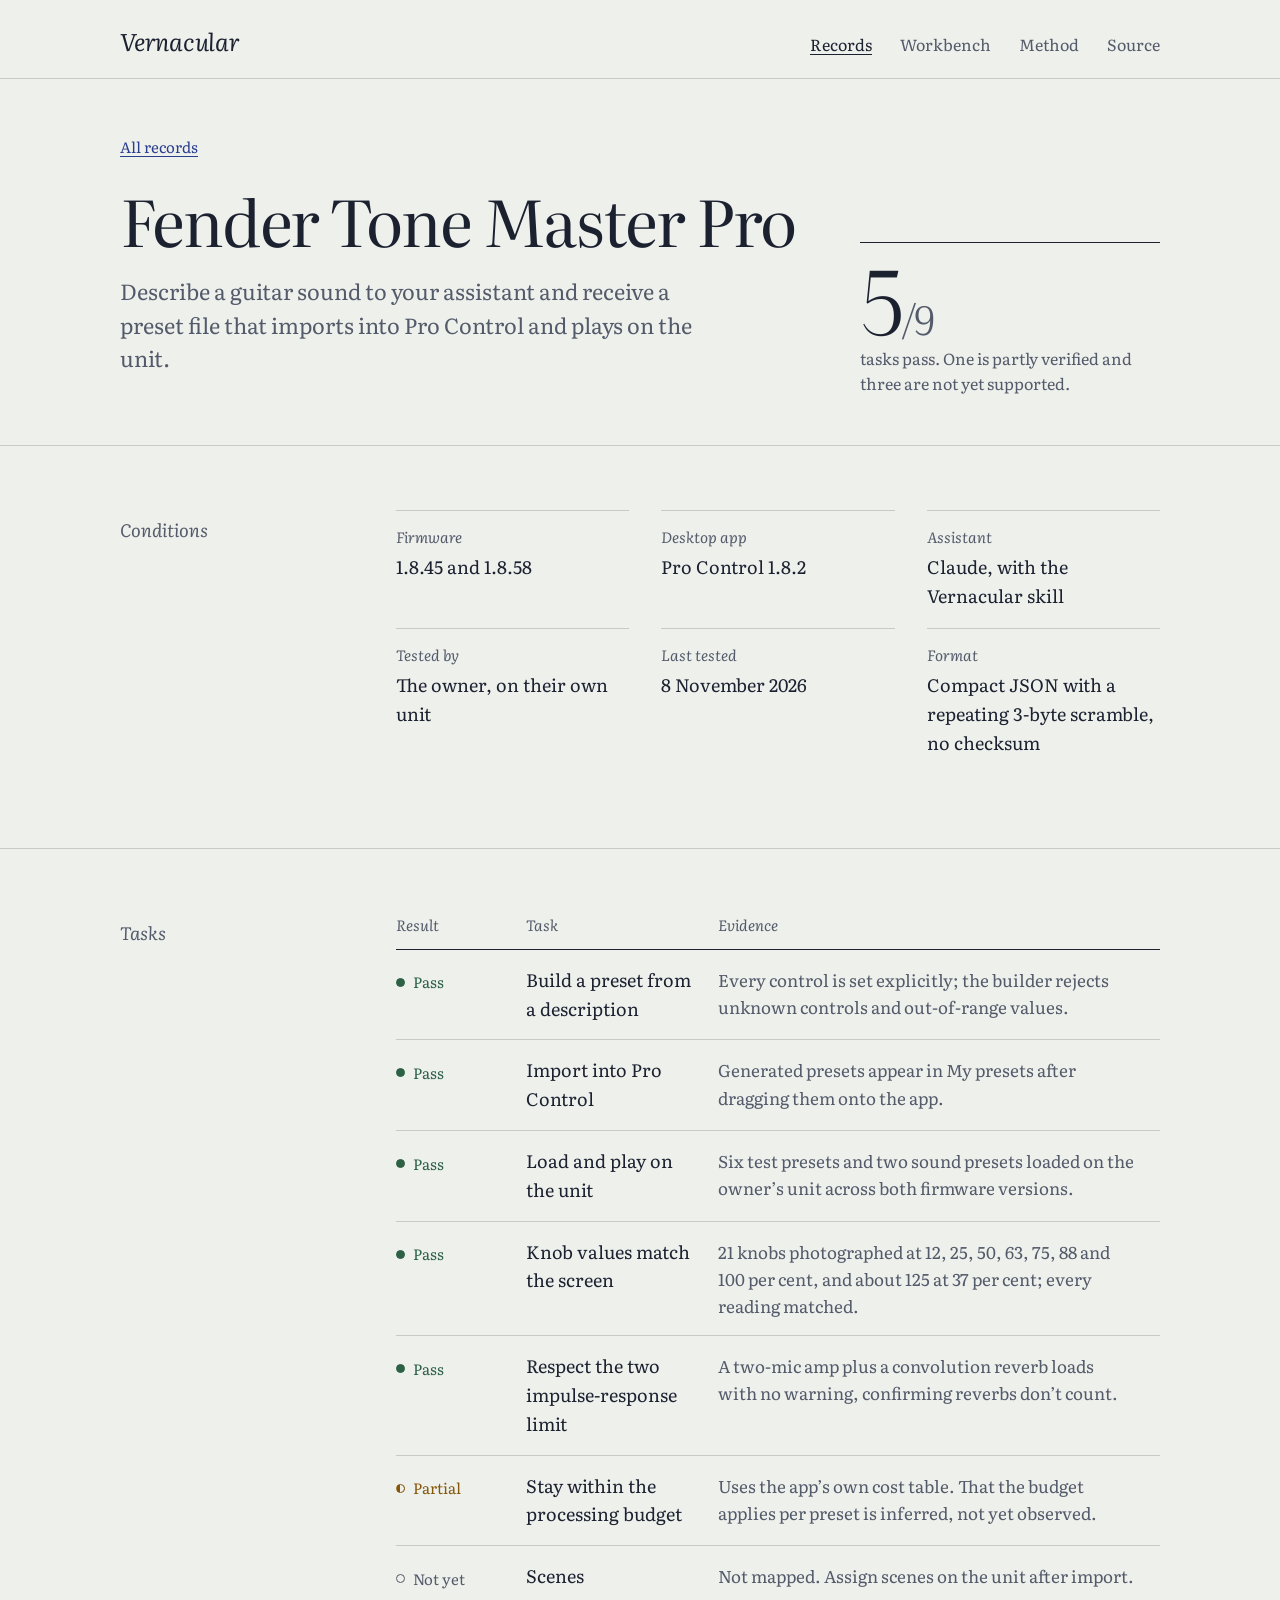
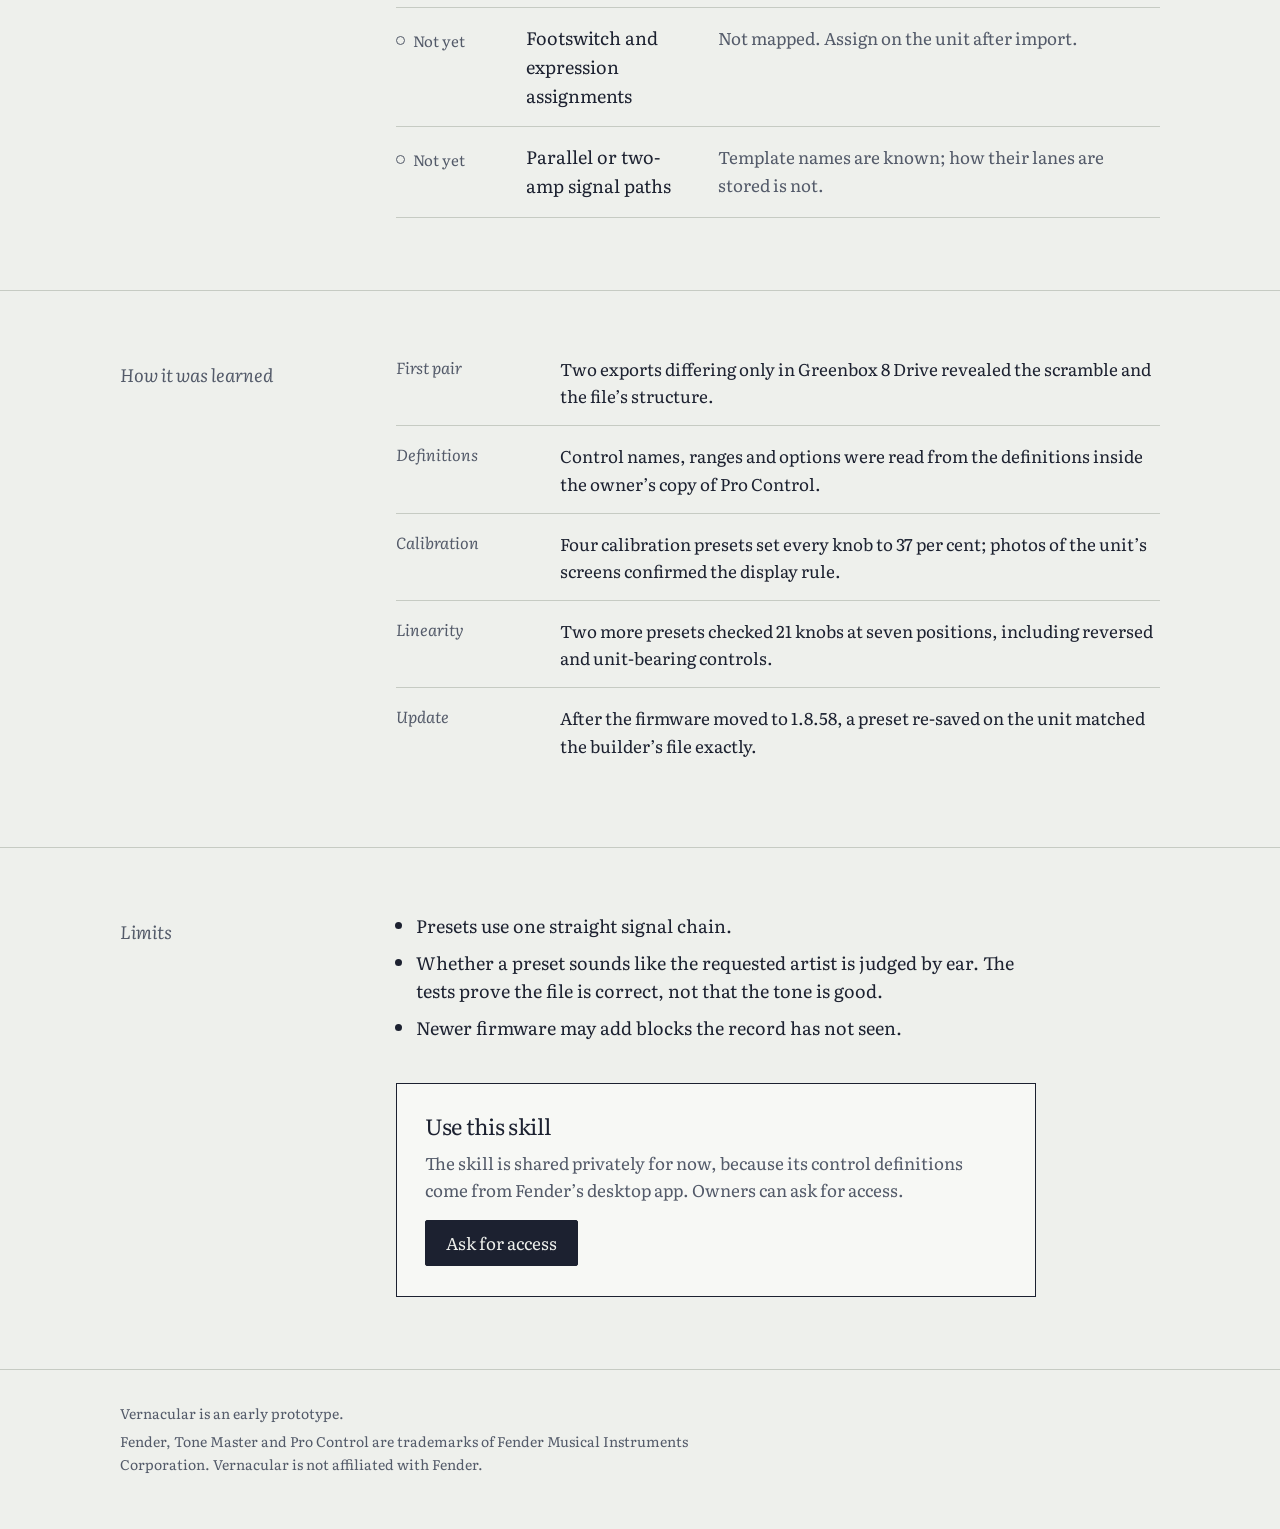
==== records/tone-master-pro.html @ 1fb3b3ce "Build the Vernacular prototype site Home page with the interlinear gloss, a working workbench that d" ====
<!doctype html>
<html lang="en">
<head>
<meta charset="utf-8">
<meta name="viewport" content="width=device-width, initial-scale=1">
<title>Fender Tone Master Pro · Vernacular</title>
<meta name="description" content="What a frontier assistant can and cannot do with Fender Tone Master Pro preset files, with the evidence.">
<link rel="preconnect" href="https://fonts.googleapis.com">
<link rel="preconnect" href="https://fonts.gstatic.com" crossorigin>
<link href="https://fonts.googleapis.com/css2?family=Literata:ital,opsz,wght@0,7..72,300..600;1,7..72,300..500&family=Spline+Sans+Mono:wght@400;500&display=swap" rel="stylesheet">
<link rel="stylesheet" href="../assets/site.css">
<style>
  .record-head { padding: 56px 0 48px; }
  .crumb { font-size: 15px; margin-bottom: 28px; }
  .record-head .head-grid { display: grid; grid-template-columns: minmax(0, 1fr) minmax(220px, 300px); gap: 40px 64px; align-items: end; }
  .record-head h1 { font-size: clamp(40px, 5.6vw, 64px); }
  .record-head .lede { margin-top: 20px; max-width: 46ch; }
  .tally { border-top: 1px solid var(--ink); padding-top: 14px; }
  .tally-figure { font-size: 88px; line-height: 0.9; font-weight: 300; letter-spacing: -0.04em; font-variant-numeric: lining-nums; }
  .tally-figure span { font-size: 40px; color: var(--graphite); }
  .tally p { margin: 10px 0 0; font-size: 16px; color: var(--graphite); }
  @media (max-width: 760px) { .record-head .head-grid { grid-template-columns: minmax(0, 1fr); } }

  .facts { display: grid; grid-template-columns: repeat(auto-fit, minmax(200px, 1fr)); gap: 0 32px; margin: 0; }
  .facts div { border-top: 1px solid var(--rule); padding: 14px 0 18px; }
  .facts dt { font-style: italic; font-size: 15px; color: var(--graphite); }
  .facts dd { margin: 4px 0 0; font-size: 18px; }

  .tasks { width: 100%; border-collapse: collapse; }
  .tasks-box { overflow-x: auto; }
  .tasks th { text-align: left; font-weight: 400; font-style: italic; font-size: 15px; color: var(--graphite); padding: 0 24px 12px 0; border-bottom: 1px solid var(--ink); }
  .tasks td { padding: 16px 24px 16px 0; border-bottom: 1px solid var(--rule); vertical-align: top; font-size: 17px; }
  .tasks td:first-child { min-width: 130px; }
  .tasks .task { font-size: 18px; }
  .tasks .evidence { color: var(--graphite); min-width: 260px; }

  .timeline { list-style: none; margin: 0; padding: 0; }
  .timeline li { display: grid; grid-template-columns: minmax(110px, 140px) minmax(0, 1fr); gap: 4px 24px; padding: 16px 0; border-top: 1px solid var(--rule); }
  .timeline li:first-child { border-top: 0; padding-top: 0; }
  .timeline .when { font-style: italic; color: var(--graphite); font-size: 16px; }
  .timeline p { margin: 0; font-size: 17px; }
  @media (max-width: 560px) { .timeline li { grid-template-columns: minmax(0, 1fr); } }

  .limits { margin: 0; padding-left: 1.1em; }
  .limits li { margin-bottom: 8px; max-width: 60ch; }

  .access { border: 1px solid var(--ink); background: var(--surface); padding: 28px 28px 30px; max-width: 640px; }
  .access h3 { margin-bottom: 8px; }
  .access p { color: var(--graphite); font-size: 17px; }
</style>
</head>
<body>
<a class="skip" href="#main">Skip to content</a>
<header class="masthead">
  <div class="wrap">
    <a class="wordmark" href="../">Vernacular</a>
    <nav class="nav" aria-label="Main">
      <a href="../#records" aria-current="page">Records</a>
      <a href="../workbench.html">Workbench</a>
      <a href="../#method">Method</a>
      <a href="https://github.com/PrototypeVersions/Vernacular">Source</a>
    </nav>
  </div>
</header>

<main id="main">
  <section class="record-head">
    <div class="wrap">
      <p class="crumb"><a href="../#records">All records</a></p>
      <div class="head-grid">
        <div>
          <h1>Fender Tone Master Pro</h1>
          <p class="lede">Describe a guitar sound to your assistant and receive a preset file that imports into Pro Control and plays on the unit.</p>
        </div>
        <div class="tally" aria-label="5 of 9 tasks pass">
          <div class="tally-figure" aria-hidden="true">5<span>/9</span></div>
          <p>tasks pass. One is partly verified and three are not yet supported.</p>
        </div>
      </div>
    </div>
  </section>

  <section class="section" aria-labelledby="facts-title">
    <div class="wrap">
      <p class="margin-title" id="facts-title">Conditions</p>
      <dl class="facts">
        <div><dt>Firmware</dt><dd>1.8.45 and 1.8.58</dd></div>
        <div><dt>Desktop app</dt><dd>Pro Control 1.8.2</dd></div>
        <div><dt>Assistant</dt><dd>Claude, with the Vernacular skill</dd></div>
        <div><dt>Tested by</dt><dd>The owner, on their own unit</dd></div>
        <div><dt>Last tested</dt><dd>8 November 2026</dd></div>
        <div><dt>Format</dt><dd>Compact JSON with a repeating 3-byte scramble, no checksum</dd></div>
      </dl>
    </div>
  </section>

  <section class="section" aria-labelledby="tasks-title">
    <div class="wrap">
      <p class="margin-title" id="tasks-title">Tasks</p>
      <div class="tasks-box">
        <table class="tasks">
          <thead><tr><th scope="col">Result</th><th scope="col">Task</th><th scope="col">Evidence</th></tr></thead>
          <tbody>
            <tr><td><span class="status pass">Pass</span></td><td class="task">Build a preset from a description</td><td class="evidence">Every control is set explicitly; the builder rejects unknown controls and out-of-range values.</td></tr>
            <tr><td><span class="status pass">Pass</span></td><td class="task">Import into Pro Control</td><td class="evidence">Generated presets appear in My presets after dragging them onto the app.</td></tr>
            <tr><td><span class="status pass">Pass</span></td><td class="task">Load and play on the unit</td><td class="evidence">Six test presets and two sound presets loaded on the owner’s unit across both firmware versions.</td></tr>
            <tr><td><span class="status pass">Pass</span></td><td class="task">Knob values match the screen</td><td class="evidence">21 knobs photographed at 12, 25, 50, 63, 75, 88 and 100 per cent, and about 125 at 37 per cent; every reading matched.</td></tr>
            <tr><td><span class="status pass">Pass</span></td><td class="task">Respect the two impulse-response limit</td><td class="evidence">A two-mic amp plus a convolution reverb loads with no warning, confirming reverbs don’t count.</td></tr>
            <tr><td><span class="status partial">Partial</span></td><td class="task">Stay within the processing budget</td><td class="evidence">Uses the app’s own cost table. That the budget applies per preset is inferred, not yet observed.</td></tr>
            <tr><td><span class="status none">Not yet</span></td><td class="task">Scenes</td><td class="evidence">Not mapped. Assign scenes on the unit after import.</td></tr>
            <tr><td><span class="status none">Not yet</span></td><td class="task">Footswitch and expression assignments</td><td class="evidence">Not mapped. Assign on the unit after import.</td></tr>
            <tr><td><span class="status none">Not yet</span></td><td class="task">Parallel or two-amp signal paths</td><td class="evidence">Template names are known; how their lanes are stored is not.</td></tr>
          </tbody>
        </table>
      </div>
    </div>
  </section>

  <section class="section" aria-labelledby="history-title">
    <div class="wrap">
      <p class="margin-title" id="history-title">How it was learned</p>
      <ol class="timeline">
        <li><span class="when">First pair</span><p>Two exports differing only in Greenbox 8 Drive revealed the scramble and the file’s structure.</p></li>
        <li><span class="when">Definitions</span><p>Control names, ranges and options were read from the definitions inside the owner’s copy of Pro Control.</p></li>
        <li><span class="when">Calibration</span><p>Four calibration presets set every knob to 37 per cent; photos of the unit’s screens confirmed the display rule.</p></li>
        <li><span class="when">Linearity</span><p>Two more presets checked 21 knobs at seven positions, including reversed and unit-bearing controls.</p></li>
        <li><span class="when">Update</span><p>After the firmware moved to 1.8.58, a preset re-saved on the unit matched the builder’s file exactly.</p></li>
      </ol>
    </div>
  </section>

  <section class="section" aria-labelledby="limits-title">
    <div class="wrap">
      <p class="margin-title" id="limits-title">Limits</p>
      <div>
        <ul class="limits">
          <li>Presets use one straight signal chain.</li>
          <li>Whether a preset sounds like the requested artist is judged by ear. The tests prove the file is correct, not that the tone is good.</li>
          <li>Newer firmware may add blocks the record has not seen.</li>
        </ul>
        <div class="access" style="margin-top: 40px">
          <h3>Use this skill</h3>
          <p>The skill is shared privately for now, because its control definitions come from Fender’s desktop app. Owners can ask for access.</p>
          <a class="button" href="https://github.com/PrototypeVersions/Vernacular/issues/new?title=Access%20request%3A%20Tone%20Master%20Pro%20skill">Ask for access</a>
        </div>
      </div>
    </div>
  </section>
</main>

<footer class="footer">
  <div class="wrap">
    <p>Vernacular is an early prototype.</p>
    <p>Fender, Tone Master and Pro Control are trademarks of Fender Musical Instruments Corporation. Vernacular is not affiliated with Fender.</p>
  </div>
</footer>
</body>
</html>
---- assets/site.css ----
/* Vernacular — shared styles
   Two voices: Literata for human language, Spline Sans Mono for machine language. */

:root {
  --paper: #EEF0EC;
  --surface: #F7F8F5;
  --ink: #1C2130;
  --graphite: #535A69;
  --rule: #C6CBC3;
  --lapis: #2A3D8F;
  --lapis-deep: #1E2D6E;
  --moss: #2D6145;
  --ochre: #85570A;
  --madder: #9B2F2A;

  --serif: "Literata", Georgia, "Times New Roman", serif;
  --mono: "Spline Sans Mono", ui-monospace, "SFMono-Regular", Menlo, monospace;

  --measure: 64ch;
  --page: 1120px;
  --gutter: clamp(20px, 4vw, 40px);
}

*, *::before, *::after { box-sizing: border-box; }

html { -webkit-text-size-adjust: 100%; }

body {
  margin: 0;
  background: var(--paper);
  color: var(--ink);
  font-family: var(--serif);
  font-size: 18px;
  line-height: 1.6;
  font-optical-sizing: auto;
  text-rendering: optimizeLegibility;
}

a { color: var(--lapis); text-decoration-thickness: 1px; text-underline-offset: 3px; }
a:hover { color: var(--lapis-deep); }
:focus-visible { outline: 2px solid var(--lapis); outline-offset: 3px; border-radius: 2px; }

.wrap { max-width: var(--page); margin: 0 auto; padding: 0 var(--gutter); }

.skip { position: absolute; left: -9999px; }
.skip:focus { left: var(--gutter); top: 12px; background: var(--surface); padding: 8px 12px; z-index: 10; }

/* Masthead */
.masthead { border-bottom: 1px solid var(--rule); }
.masthead .wrap { display: flex; flex-wrap: wrap; align-items: baseline; justify-content: space-between; gap: 12px 32px; padding-top: 22px; padding-bottom: 18px; }
.wordmark { font-size: 24px; font-style: italic; font-weight: 400; letter-spacing: -0.01em; color: var(--ink); text-decoration: none; }
.wordmark:hover { color: var(--ink); }
.nav { display: flex; flex-wrap: wrap; gap: 6px 28px; font-size: 16px; }
.nav a { color: var(--graphite); text-decoration: none; }
.nav a:hover, .nav a[aria-current="page"] { color: var(--ink); text-decoration: underline; }

/* Type scale (1.25 ratio from 18px) */
h1, h2, h3 { font-weight: 400; margin: 0; letter-spacing: -0.015em; }
h1 { font-size: clamp(40px, 6.2vw, 72px); line-height: 1.04; letter-spacing: -0.025em; }
h2 { font-size: clamp(28px, 3.4vw, 36px); line-height: 1.15; }
h3 { font-size: 22px; line-height: 1.3; }
p { margin: 0 0 1em; max-width: var(--measure); }
.lede { font-size: clamp(19px, 1.7vw, 22px); line-height: 1.55; color: var(--graphite); max-width: 40ch; }
.small { font-size: 15px; color: var(--graphite); }
.mono { font-family: var(--mono); font-size: 0.82em; letter-spacing: 0; }

/* Sections with a marginal title, like a glossed book */
.section { border-top: 1px solid var(--rule); padding: 64px 0 72px; }
.section .wrap { display: grid; grid-template-columns: minmax(0, 220px) minmax(0, 1fr); gap: 24px 56px; }
.margin-title { font-style: italic; font-size: 18px; color: var(--graphite); padding-top: 6px; }
@media (max-width: 760px) {
  .section { padding: 48px 0 56px; }
  .section .wrap { grid-template-columns: minmax(0, 1fr); }
}

/* Buttons */
.actions { display: flex; flex-wrap: wrap; gap: 12px; margin-top: 32px; }
.button {
  display: inline-flex; align-items: center; min-height: 46px; padding: 0 20px;
  font-family: var(--serif); font-size: 17px; text-decoration: none; cursor: pointer;
  border: 1px solid var(--ink); background: var(--ink); color: var(--paper); border-radius: 2px;
}
.button:hover { background: var(--lapis-deep); border-color: var(--lapis-deep); color: var(--paper); }
.button.quiet { background: transparent; color: var(--ink); }
.button.quiet:hover { background: var(--surface); color: var(--ink); border-color: var(--ink); }

/* Status words */
.status { font-family: var(--serif); font-size: 15px; white-space: nowrap; display: inline-flex; align-items: center; gap: 8px; }
.status::before { content: ""; width: 9px; height: 9px; border-radius: 50%; border: 1.5px solid currentColor; }
.status.pass { color: var(--moss); }
.status.pass::before { background: currentColor; }
.status.partial { color: var(--ochre); }
.status.partial::before { background: linear-gradient(90deg, currentColor 50%, transparent 50%); }
.status.none { color: var(--graphite); }

/* Footer */
.footer { border-top: 1px solid var(--rule); padding: 32px 0 48px; }
.footer p { font-size: 14px; color: var(--graphite); max-width: 80ch; margin: 0 0 6px; }

@media (prefers-reduced-motion: reduce) {
  *, *::before, *::after { animation: none !important; transition: none !important; }
}
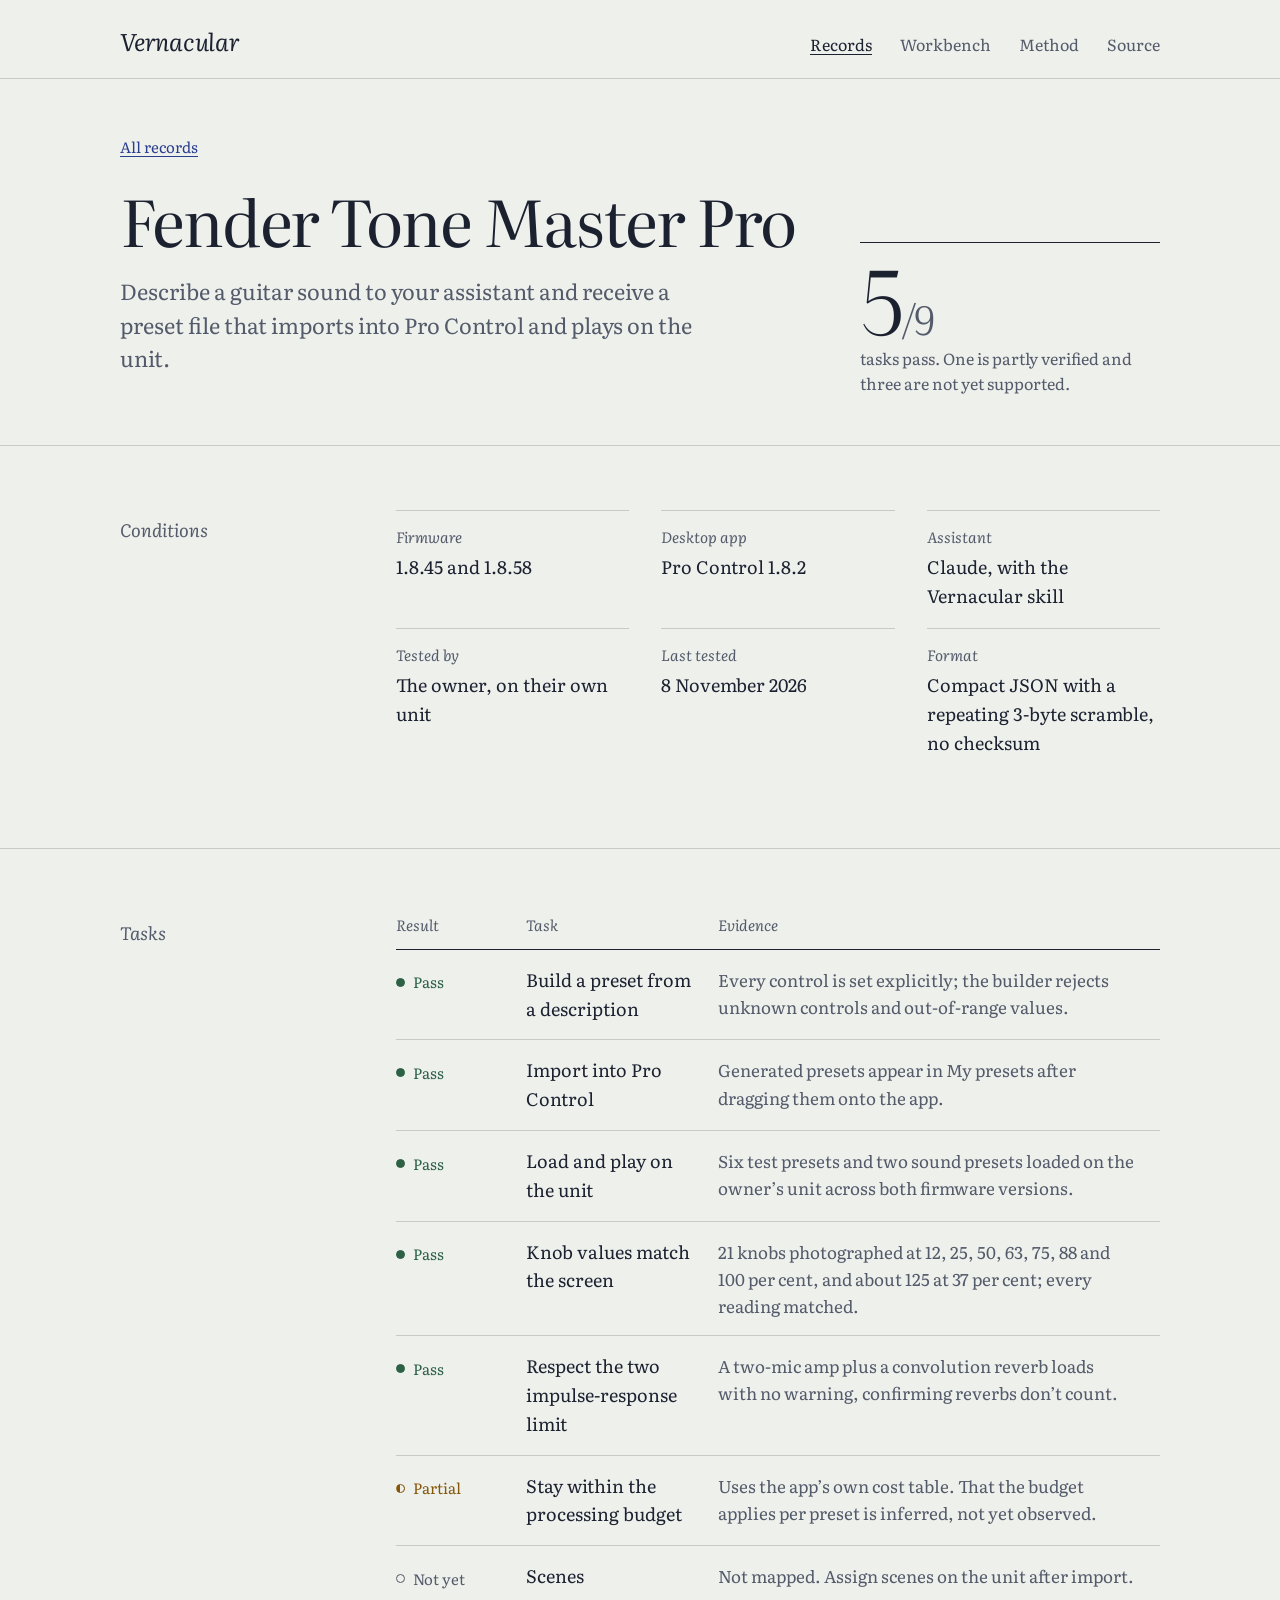
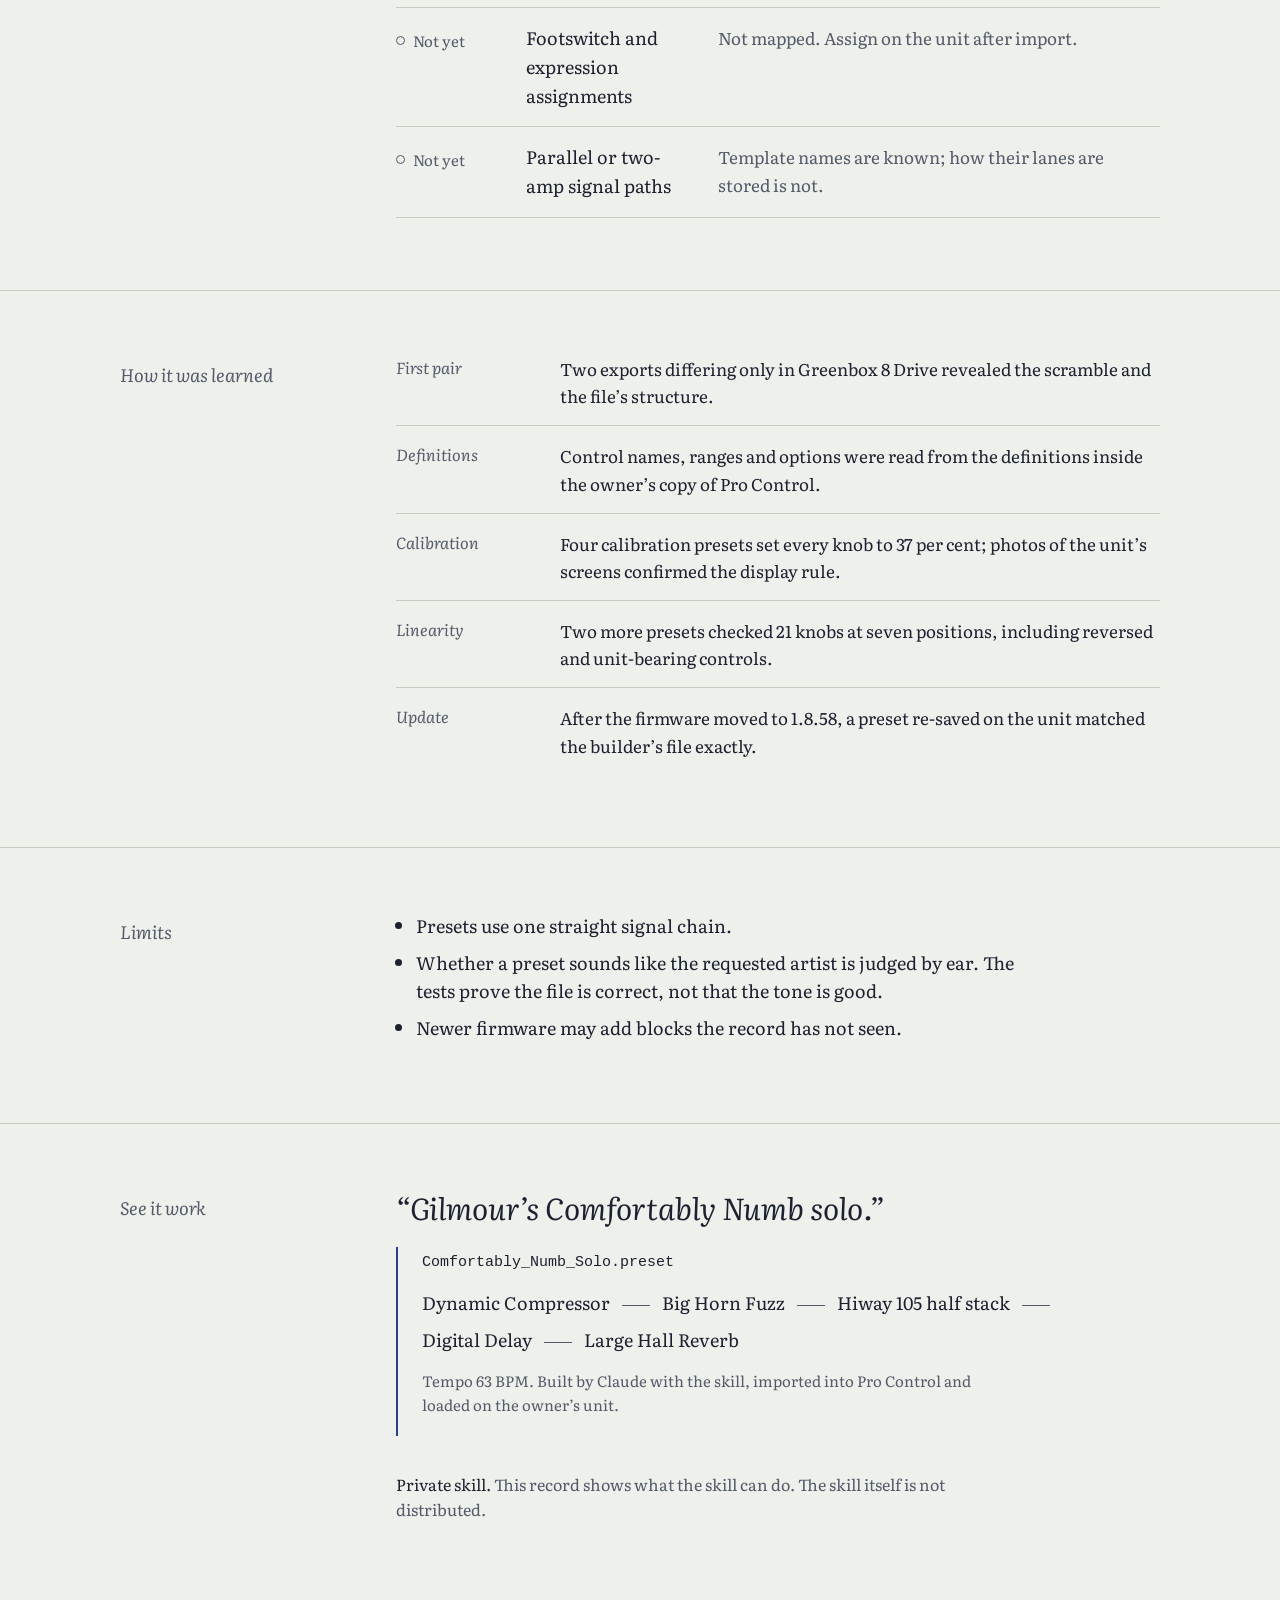
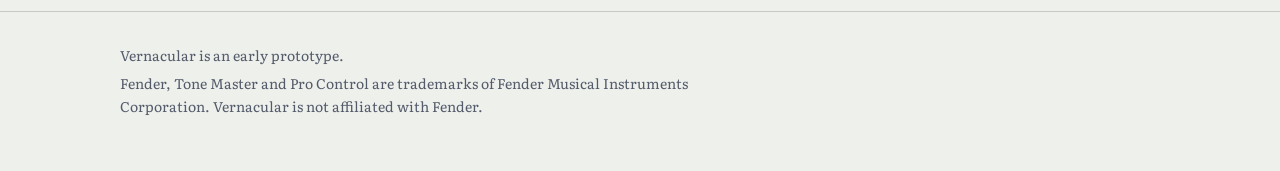
==== commit f4510852: "Show the skill's output instead of offering access Replace the access request with an example reques" ====
--- a/records/tone-master-pro.html
+++ b/records/tone-master-pro.html
@@ -44,9 +44,14 @@
   .limits { margin: 0; padding-left: 1.1em; }
   .limits li { margin-bottom: 8px; max-width: 60ch; }
 
-  .access { border: 1px solid var(--ink); background: var(--surface); padding: 28px 28px 30px; max-width: 640px; }
-  .access h3 { margin-bottom: 8px; }
-  .access p { color: var(--graphite); font-size: 17px; }
+  .exchange { margin: 0; max-width: 720px; }
+  .ask { font-size: clamp(24px, 2.6vw, 30px); line-height: 1.3; font-style: italic; margin: 0 0 20px; }
+  .answer { border-left: 2px solid var(--lapis); padding: 4px 0 4px 24px; }
+  .answer .file { font-family: var(--mono); font-size: 15px; margin: 0 0 14px; }
+  .chain { list-style: none; margin: 0 0 14px; padding: 0; display: flex; flex-wrap: wrap; align-items: center; gap: 8px 0; font-size: 18px; }
+  .chain li:not(:last-child)::after { content: ""; display: inline-block; width: 28px; height: 1px; background: var(--graphite); vertical-align: middle; margin: 0 12px; }
+  .private { margin-top: 36px; font-size: 16px; color: var(--graphite); }
+  .private-mark { color: var(--ink); }
 </style>
 </head>
 <body>
@@ -138,11 +143,29 @@
           <li>Whether a preset sounds like the requested artist is judged by ear. The tests prove the file is correct, not that the tone is good.</li>
           <li>Newer firmware may add blocks the record has not seen.</li>
         </ul>
-        <div class="access" style="margin-top: 40px">
-          <h3>Use this skill</h3>
-          <p>The skill is shared privately for now, because its control definitions come from Fender’s desktop app. Owners can ask for access.</p>
-          <a class="button" href="https://github.com/PrototypeVersions/Vernacular/issues/new?title=Access%20request%3A%20Tone%20Master%20Pro%20skill">Ask for access</a>
-        </div>
+      </div>
+    </div>
+  </section>
+
+  <section class="section" aria-labelledby="example-title">
+    <div class="wrap">
+      <p class="margin-title" id="example-title">See it work</p>
+      <div>
+        <figure class="exchange">
+          <p class="ask">“Gilmour’s Comfortably Numb solo.”</p>
+          <div class="answer">
+            <p class="file">Comfortably_Numb_Solo.preset</p>
+            <ol class="chain" aria-label="Signal chain, in order">
+              <li>Dynamic Compressor</li>
+              <li>Big Horn Fuzz</li>
+              <li>Hiway 105 half stack</li>
+              <li>Digital Delay</li>
+              <li>Large Hall Reverb</li>
+            </ol>
+            <p class="small">Tempo 63 BPM. Built by Claude with the skill, imported into Pro Control and loaded on the owner’s unit.</p>
+          </div>
+        </figure>
+        <p class="private"><span class="private-mark">Private skill.</span> This record shows what the skill can do. The skill itself is not distributed.</p>
       </div>
     </div>
   </section>
